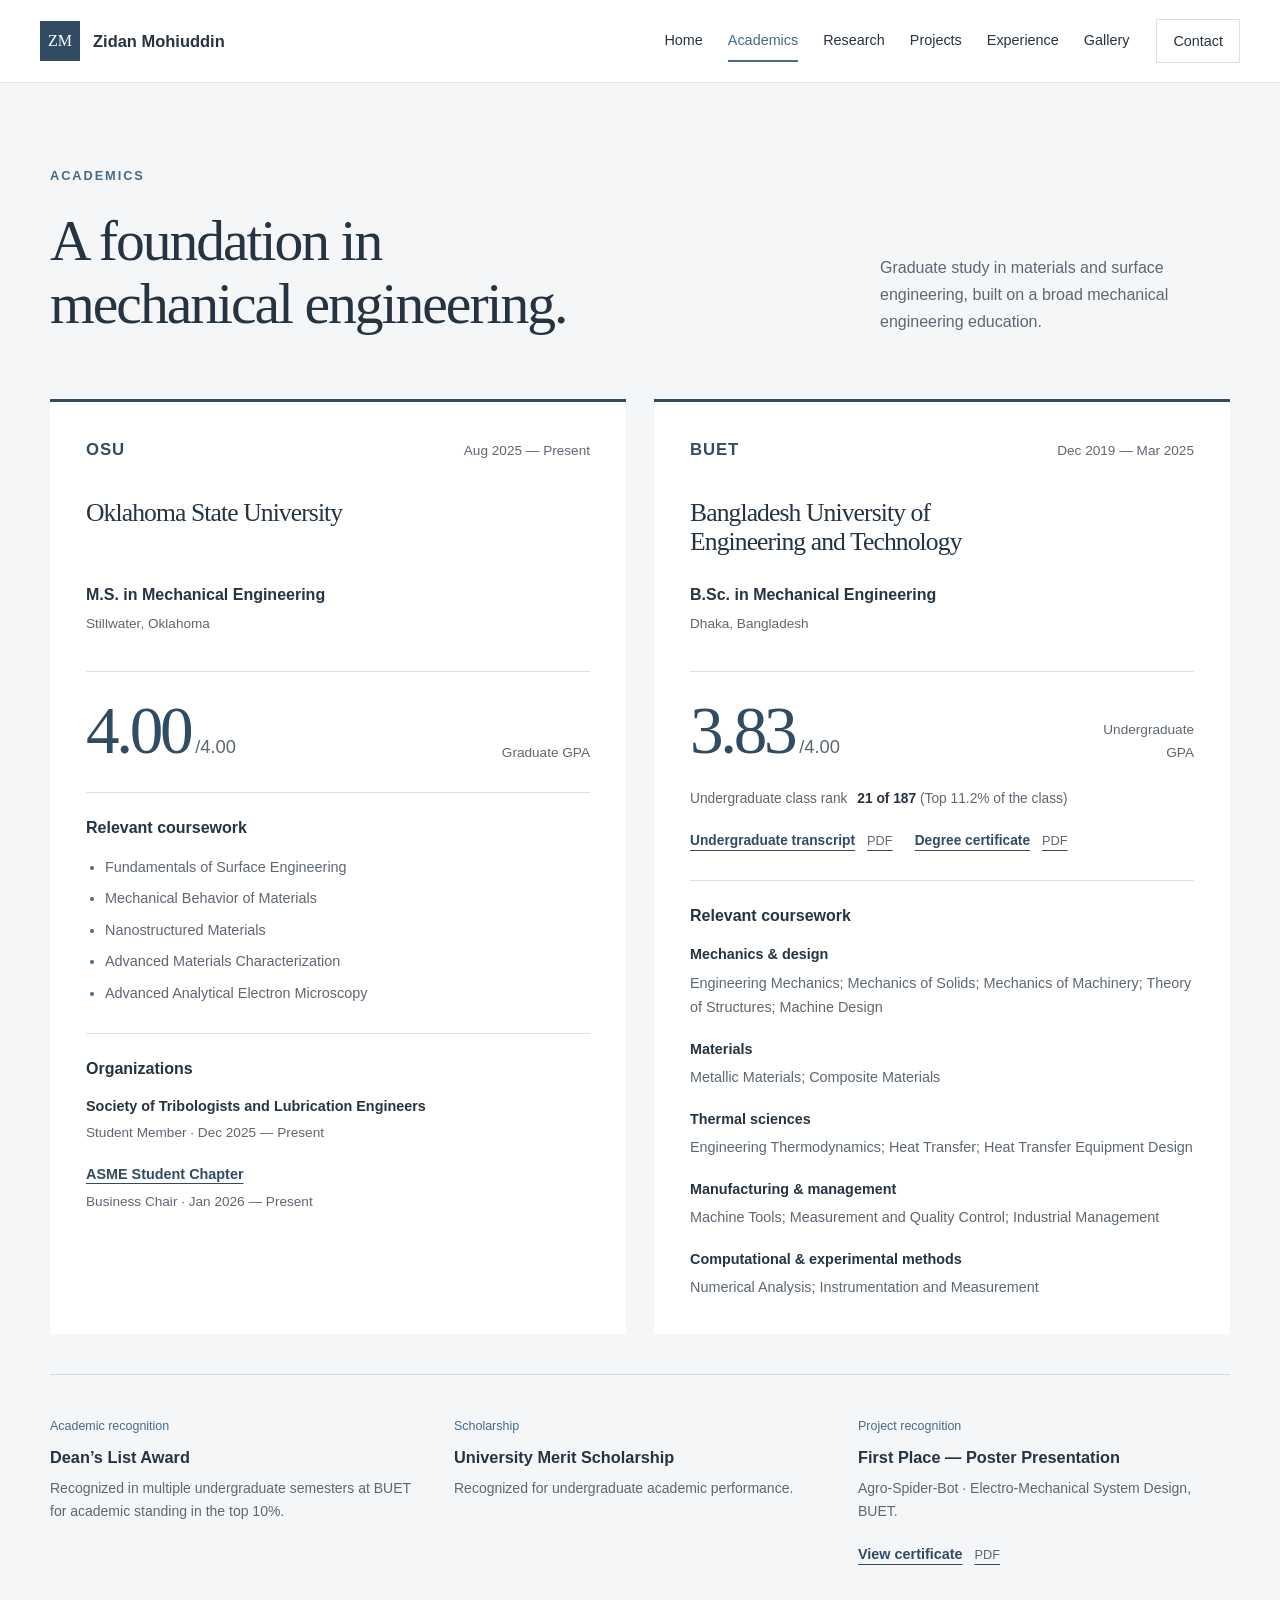
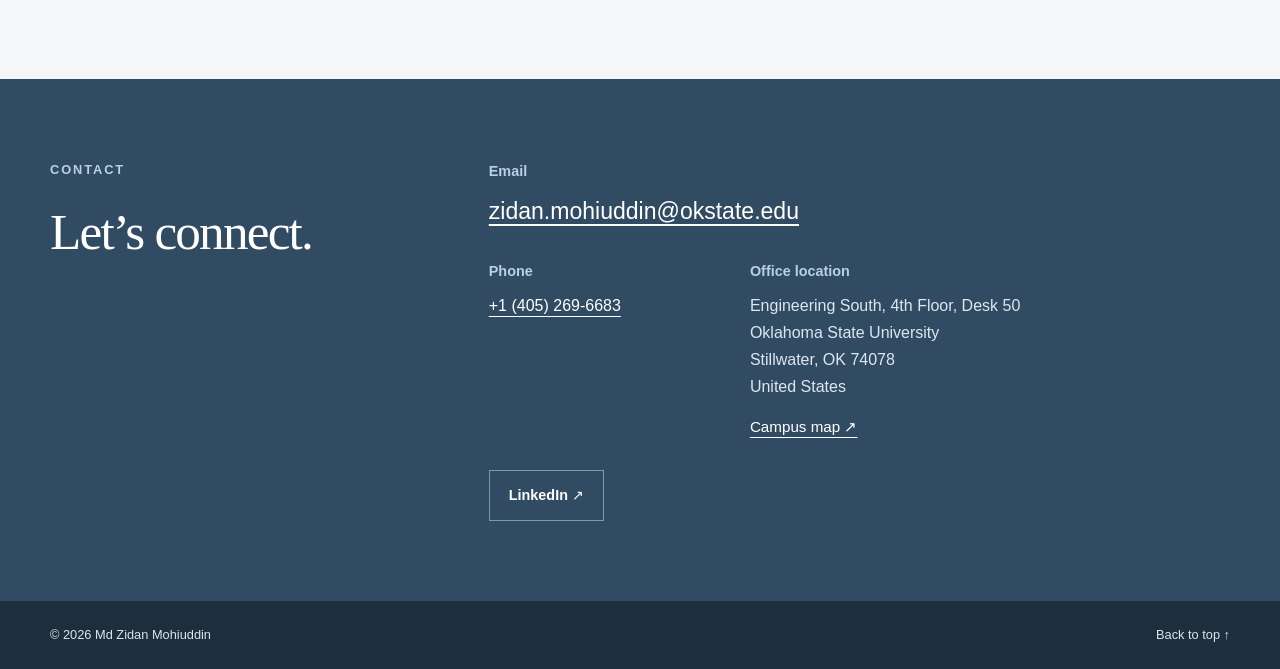
==== academics.html @ 9e0b3e7a "Add finished portfolio with final Contact edits" ====
<!doctype html>
<html lang="en">
<head>
  <meta charset="utf-8">
  <meta name="viewport" content="width=device-width, initial-scale=1">
  <meta name="description" content="Education, coursework, academic achievements, and professional organizations of Zidan Mohiuddin.">
  <meta name="theme-color" content="#314b63">
  <title>Academics | Md Zidan Mohiuddin</title>
  <link rel="icon" type="image/svg+xml" href="data:image/svg+xml,%3Csvg xmlns='http://www.w3.org/2000/svg' viewBox='0 0 64 64'%3E%3Crect width='64' height='64' rx='10' fill='%23314b63'/%3E%3Cpath d='M17 19h30L19 45h28' fill='none' stroke='%23fff' stroke-width='5'/%3E%3C/svg%3E">
  <link rel="stylesheet" href="styles.css">
  <script src="script.js" defer></script>
</head>
<body id="top">
  <a class="skip-link" href="#main">Skip to content</a>

  <header class="site-header">
    <div class="header-inner">
      <a class="wordmark" href="index.html" aria-label="Zidan Mohiuddin, home">
        <span class="monogram" aria-hidden="true">ZM</span>
        <span>Zidan Mohiuddin</span>
      </a>
      <button class="menu-toggle" type="button" aria-expanded="false" aria-controls="primary-nav" hidden>
        <span class="menu-icon" aria-hidden="true"></span><span>Menu</span>
      </button>
      <nav id="primary-nav" class="primary-nav" aria-label="Main navigation">
        <a href="index.html">Home</a>
        <a href="academics.html" aria-current="page">Academics</a>
        <a href="research.html">Research</a>
        <a href="projects.html">Projects</a>
        <a href="experience.html">Experience</a>
        <a href="gallery.html">Gallery</a>
        <a class="nav-contact" href="#contact">Contact</a>
      </nav>
    </div>
  </header>

  <main id="main">
    <section id="academics" class="section page-section academics-section" aria-labelledby="academics-title">
      <div class="container">
        <div class="section-heading">
          <div><p class="eyebrow">Academics</p><h1 id="academics-title" class="page-title">A foundation in<br>mechanical engineering.</h1></div>
          <p class="section-intro">Graduate study in materials and surface engineering, built on a broad mechanical engineering education.</p>
        </div>
        <div class="education-grid">
          <article class="education-card" id="graduate-study">
            <div class="education-top"><span class="institution-short">OSU</span><span class="date-label">Aug 2025 — Present</span></div>
            <h2>Oklahoma State University</h2>
            <p class="degree">M.S. in Mechanical Engineering</p>
            <p class="location">Stillwater, Oklahoma</p>
            <div class="academic-score"><strong>4.00<span>/4.00</span></strong><span>Graduate GPA</span></div>
            <section class="academic-block" aria-labelledby="graduate-courses-title">
              <h3 id="graduate-courses-title">Relevant coursework</h3>
              <ul class="course-list">
                <li>Fundamentals of Surface Engineering</li>
                <li>Mechanical Behavior of Materials</li>
                <li>Nanostructured Materials</li>
                <li>Advanced Materials Characterization</li>
                <li>Advanced Analytical Electron Microscopy</li>
              </ul>
            </section>
            <section class="academic-block" aria-labelledby="organizations-title">
              <h3 id="organizations-title">Organizations</h3>
              <ul class="affiliation-list">
                <li><strong>Society of Tribologists and Lubrication Engineers</strong><span>Student Member · Dec 2025 — Present</span></li>
                <li><a href="experience.html#asme-business-chair"><strong>ASME Student Chapter</strong><span>Business Chair · Jan 2026 — Present</span></a></li>
              </ul>
            </section>
          </article>
          <article class="education-card" id="undergraduate-study">
            <div class="education-top"><span class="institution-short">BUET</span><span class="date-label">Dec 2019 — Mar 2025</span></div>
            <h2>Bangladesh University of<br>Engineering and Technology</h2>
            <p class="degree">B.Sc. in Mechanical Engineering</p>
            <p class="location">Dhaka, Bangladesh</p>
            <div class="academic-score"><strong>3.83<span>/4.00</span></strong><span>Undergraduate GPA</span></div>
            <p class="class-rank">Undergraduate class rank <strong>21 of 187</strong> <span>(Top 11.2% of the class)</span></p>
            <div class="academic-documents" aria-label="Undergraduate academic documents">
              <a class="document-link" href="assets/BUET_Undergraduate_Transcript.pdf" target="_blank" rel="noopener">Undergraduate transcript <span>PDF</span></a>
              <a class="document-link" href="assets/BUET_Undergraduate_Certificate.pdf" target="_blank" rel="noopener">Degree certificate <span>PDF</span></a>
            </div>
            <section class="academic-block" aria-labelledby="undergraduate-courses-title">
              <h3 id="undergraduate-courses-title">Relevant coursework</h3>
              <dl class="course-groups">
                <div><dt>Mechanics &amp; design</dt><dd>Engineering Mechanics; Mechanics of Solids; Mechanics of Machinery; Theory of Structures; Machine Design</dd></div>
                <div><dt>Materials</dt><dd>Metallic Materials; Composite Materials</dd></div>
                <div><dt>Thermal sciences</dt><dd>Engineering Thermodynamics; Heat Transfer; Heat Transfer Equipment Design</dd></div>
                <div><dt>Manufacturing &amp; management</dt><dd>Machine Tools; Measurement and Quality Control; Industrial Management</dd></div>
                <div><dt>Computational &amp; experimental methods</dt><dd>Numerical Analysis; Instrumentation and Measurement</dd></div>
              </dl>
            </section>
          </article>
        </div>
        <div class="honors-row" aria-label="Honors and awards">
          <div><span class="honor-label">Academic recognition</span><h3>Dean’s List Award</h3><p>Recognized in multiple undergraduate semesters at BUET for academic standing in the top 10%.</p></div>
          <div><span class="honor-label">Scholarship</span><h3>University Merit Scholarship</h3><p>Recognized for undergraduate academic performance.</p></div>
          <div><span class="honor-label">Project recognition</span><h3>First Place — Poster Presentation</h3><p>Agro-Spider-Bot · Electro-Mechanical System Design, BUET.</p><a class="document-link" href="assets/Agro_Spider_Bot_Best_Poster_Award.pdf" target="_blank" rel="noopener">View certificate <span>PDF</span></a></div>
        </div>

      </div>
    </section>

    <section id="contact" class="section contact-section" aria-labelledby="contact-title">
      <div class="container contact-grid">
        <div><p class="eyebrow">Contact</p><h2 id="contact-title">Let’s connect.</h2></div>
        <div class="contact-links">
          <dl class="contact-details">
            <div class="contact-item contact-email">
              <dt>Email</dt>
              <dd><a class="email-link" href="mailto:zidan.mohiuddin@okstate.edu">zidan.mohiuddin@okstate.edu</a></dd>
            </div>
            <div class="contact-item">
              <dt>Phone</dt>
              <dd><a href="tel:+14052696683">+1 (405) 269-6683</a></dd>
            </div>
            <div class="contact-item">
              <dt>Office location</dt>
              <dd>
                <address>Engineering South, 4th Floor, Desk 50<br>
                  Oklahoma State University<br>
                  Stillwater, OK 74078<br>
                  United States</address>
                <a class="campus-map-link" href="https://map.okstate.edu/?id=1842" target="_blank" rel="noopener noreferrer">Campus map ↗</a>
              </dd>
            </div>
          </dl>
          <div class="contact-buttons"><a class="button button-outline-light" href="https://www.linkedin.com/in/zidan-mohiuddin/" target="_blank" rel="noopener noreferrer">LinkedIn ↗</a></div>
        </div>
      </div>
    </section>
  </main>

  <footer class="site-footer"><div class="container footer-inner"><p>© <span id="copyright-year">2026</span> Md Zidan Mohiuddin</p><a href="#top">Back to top ↑</a></div></footer>

  <dialog id="photo-dialog" class="photo-dialog" aria-label="Expanded photograph" aria-describedby="dialog-caption">
    <div class="dialog-toolbar"><p id="dialog-counter" aria-live="polite"></p><button class="dialog-close" type="button" aria-label="Close expanded photograph">Close <span aria-hidden="true">×</span></button></div>
    <div class="dialog-image-wrap"><img id="dialog-image" alt=""></div>
    <div class="dialog-bottom"><button class="dialog-prev" type="button" aria-label="Previous photograph">←</button><p id="dialog-caption" aria-live="polite"></p><button class="dialog-next" type="button" aria-label="Next photograph">→</button></div>
  </dialog>
</body>
</html>
---- styles.css ----
/* Slate blue complements the cover photograph’s sky and stonework. */
:root {
  --ink: #263340;
  --muted: #5d6772;
  --accent: #314b63;
  --accent-bright: #486a87;
  --warm-accent: #bb975c;
  --paper: #ffffff;
  --pale: #f4f6f8;
  --line: #dbe1e7;
  --serif: Georgia, "Times New Roman", serif;
  --sans: "Segoe UI", -apple-system, BlinkMacSystemFont, Arial, sans-serif;
  --content-width: 1180px;
  --header-height: 82px;
}
* { box-sizing: border-box; }
html { scroll-behavior: smooth; scroll-padding-top: calc(var(--header-height) + 20px); }
body { margin: 0; color: var(--ink); background: var(--paper); font-family: var(--sans); font-size: 1rem; line-height: 1.7; -webkit-font-smoothing: antialiased; }
body.dialog-open { overflow: hidden; }
img, video { display: block; width: 100%; max-width: 100%; height: auto; }
button, a { -webkit-tap-highlight-color: transparent; }
button { font: inherit; }
button, a { touch-action: manipulation; }
a { color: inherit; text-underline-offset: 5px; }
button { cursor: pointer; }
a:focus-visible, button:focus-visible, video:focus-visible, summary:focus-visible { outline: 3px solid #b17d36; outline-offset: 5px; }
[hidden] { display: none !important; }
figure, p, ul, h1, h2, h3 { margin: 0; }
p + p { margin-top: 1rem; }
h1, h2, h3 { font-weight: 400; line-height: 1.12; text-wrap: balance; }
h2 { font: 400 clamp(2.35rem, 4vw, 3.6rem)/1.12 var(--serif); letter-spacing: -.035em; }
h3 { font: 400 1.8rem/1.2 var(--serif); letter-spacing: -.02em; }
::selection { background: #dce6ef; color: #314b63; }
.container { width: min(var(--content-width), calc(100% - 100px)); margin: 0 auto; }
.section { padding: 112px 0; }
.page-section { padding-top: 82px; min-height: 60vh; }
.page-title { font: 400 clamp(2.5rem, 4.5vw, 4rem)/1.1 var(--serif); letter-spacing: -.035em; }
.eyebrow { color: var(--accent-bright); font-size: .8rem; font-weight: 650; letter-spacing: .15em; text-transform: uppercase; margin-bottom: 22px; }
.section-heading { display: grid; grid-template-columns: 1.3fr 1fr; align-items: end; gap: 80px; margin-bottom: 64px; }
.section-intro { max-width: 350px; justify-self: end; color: var(--muted); }
.skip-link { position: fixed; left: 16px; top: -100px; z-index: 100; background: var(--accent); color: white; padding: 10px 20px; }
.skip-link:focus { top: 10px; }

/* Header */
.site-header { position: sticky; top: 0; z-index: 30; background: rgba(255,255,255,.97); border-bottom: 1px solid #e4e9ee; }
.header-inner { min-height: var(--header-height); max-width: 1500px; margin: auto; padding: 0 40px; display: flex; align-items: center; justify-content: space-between; gap: 28px; }
.wordmark { display: flex; align-items: center; gap: 13px; text-decoration: none; white-space: nowrap; font-size: 1.03rem; font-weight: 600; }
.monogram { font-family: var(--serif); font-size: 1rem; font-weight: 400; color: white; background: var(--accent); width: 40px; height: 40px; display: grid; place-items: center; }
.primary-nav { display: flex; align-items: center; gap: 25px; }
.primary-nav a { font-size: .9rem; text-decoration: none; line-height: 1.4; padding: 10px 0; border-bottom: 2px solid transparent; }
.primary-nav a:hover, .primary-nav a[aria-current="page"] { color: var(--accent-bright); border-bottom-color: var(--accent-bright); }
.primary-nav .nav-contact { margin-left: 2px; border: 1px solid var(--line); padding: 11px 16px; }
.menu-toggle { display: none; align-items: center; gap: 9px; border: 1px solid var(--line); background: transparent; padding: 8px 11px; color: var(--ink); font-size: .9rem; }
.menu-icon, .menu-icon::before, .menu-icon::after { display: block; width: 17px; height: 1px; background: currentColor; position: relative; }
.menu-icon::before, .menu-icon::after { content: ""; position: absolute; left: 0; }
.menu-icon::before { top: -5px; }.menu-icon::after { top: 5px; }

/* The new photograph sits to the right so the name does not cover the face. */
.hero { position: relative; background: #253747; isolation: isolate; min-height: 560px; height: min(720px, 48vw); color: white; }
.hero-image { position: absolute; top: 0; bottom: 0; left: 28%; width: 72%; height: 100%; object-fit: cover; object-position: 50% 84%; z-index: -2; }
.hero-shade { position: absolute; inset: 0; z-index: -1; background: linear-gradient(90deg, #253747 0%, #253747 23%, rgba(37,55,71,.78) 40%, rgba(37,55,71,.08) 62%, rgba(37,55,71,0) 100%); }
.hero-content { position: relative; height: 100%; display: flex; flex-direction: column; justify-content: center; align-items: flex-start; padding: 34px 0 60px; margin-left: max(50px, calc((100vw - var(--content-width))/2)); max-width: 44%; }
.hero-eyebrow { color: #e8eef4; font-size: .76rem; letter-spacing: .12em; max-width: 390px; line-height: 1.6; }
.hero h1 { font: 400 clamp(3.5rem, 5.9vw, 6rem)/1.01 var(--serif); letter-spacing: -.045em; margin: 2px 0 24px; }
.title-period { color: #ddbd84; }
.hero-summary { font-size: clamp(1.1rem, 1.6vw, 1.35rem); line-height: 1.6; color: #f6f8fa; }
.hero-links { display: flex; align-items: center; gap: 25px; margin-top: 30px; flex-wrap: wrap; }
.button { display: inline-flex; align-items: center; justify-content: center; gap: 22px; min-height: 48px; padding: 12px 19px; font-size: .9rem; font-weight: 550; text-decoration: none; border: 1px solid transparent; transition: background .18s ease, color .18s ease; }
.button-light { color: var(--accent); background: white; }
.button-light:hover { background: #e7eef4; }
.hero-text-link { font-size: .9rem; color: white; }
.hero-scroll { position: absolute; right: 50px; bottom: 28px; display: flex; gap: 25px; align-items: center; font-size: .8rem; letter-spacing: .05em; text-decoration: none; }

/* Biography */
.about-grid { display: grid; grid-template-columns: 340px 1fr; align-items: center; gap: 95px; }
.portrait-wrap { align-self: center; width: 100%; }
.portrait-frame { position: relative; width: 100%; aspect-ratio: 1; border-radius: 50%; overflow: hidden; border: 5px solid white; box-shadow: 0 0 0 1px var(--line); background: var(--pale); }
/* This crop centers the face in photo1.jpg; the original file stays intact. */
.portrait-frame img { position: absolute; left: 50%; top: 50%; width: 150%; max-width: none; height: auto; transform: translate(-52%, -56%); }
.portrait-wrap figcaption { border-bottom: 1px solid var(--line); padding: 22px 0; display: grid; gap: 3px; text-align: center; }
.portrait-wrap figcaption span:first-child { font-size: .95rem; font-weight: 650; }
.portrait-wrap figcaption span:last-child { font-size: .85rem; color: var(--muted); }
.about-copy h2 { margin-bottom: 27px; font-size: clamp(2rem, 3vw, 2.85rem); }
.about-copy > p:not(.eyebrow) { color: var(--muted); }
.about-copy .lead { font-size: 1.12rem; color: var(--ink) !important; }
.inline-topics { display: flex; list-style: none; padding: 0; gap: 5px 18px; flex-wrap: wrap; margin: 23px 0; color: var(--accent); font-size: .86rem; font-weight: 600; }
.text-links { display: flex; flex-wrap: wrap; gap: 28px; margin-top: 28px; }
.text-links a, .text-link { color: var(--accent); font-size: .9rem; font-weight: 600; }
.text-links a span { margin-left: 10px; }
.academic-preview { margin-top: 29px; padding-top: 24px; border-top: 1px solid var(--line); }
.academic-highlights { display: grid; grid-template-columns: repeat(3, minmax(0, 1fr)); gap: 15px; margin: 0 0 18px; }
.academic-highlights div { display: flex; flex-direction: column; gap: 5px; }
.academic-highlights dt { color: var(--muted); font-size: .77rem; line-height: 1.4; min-height: 2.8em; }
.academic-highlights dd { font: 400 2rem/1.2 var(--serif); color: var(--accent); margin: 0; white-space: nowrap; }
.academic-highlights dd span { font: 400 .76rem var(--sans); color: var(--muted); margin-left: 4px; }

/* Academics */
.academics-section { background: var(--pale); }
.education-grid { display: grid; grid-template-columns: repeat(2, minmax(0, 1fr)); gap: 28px; }
.education-card { background: white; padding: 34px 36px; border-top: 3px solid var(--accent); }
.education-top { display: flex; align-items: center; justify-content: space-between; flex-wrap: wrap; gap: 12px; margin-bottom: 34px; }
.institution-short { font-size: 1.05rem; font-weight: 750; letter-spacing: .05em; color: var(--accent); }
.date-label { font-size: .85rem; color: var(--muted); }
.education-card h2 { min-height: 2.5em; font-size: 1.6rem; }
.degree { margin-top: 18px; font-size: 1rem; font-weight: 550; }
.location { font-size: .85rem; color: var(--muted); margin-top: 4px; }
.academic-score { display: flex; align-items: flex-end; justify-content: space-between; gap: 10px; margin-top: 36px; padding-top: 25px; border-top: 1px solid var(--line); }
.academic-score strong { font: 400 4.2rem/1 var(--serif); letter-spacing: -.05em; color: var(--accent); white-space: nowrap; }
.academic-score strong span { font: 400 1.15rem var(--sans); letter-spacing: normal; color: var(--muted); margin-left: 5px; }
.academic-score > span { font-size: .85rem; color: var(--muted); text-align: right; max-width: 105px; }
.coursework, .class-rank { font-size: .86rem; color: var(--muted); line-height: 1.6; margin-top: 24px; }
.class-rank strong { color: var(--ink); font-weight: 650; margin-left: 6px; }
.class-rank > span { display: inline-block; }
.honors-row { display: grid; grid-template-columns: repeat(3, minmax(0, 1fr)); gap: 32px; margin-top: 40px; padding-top: 36px; border-top: 1px solid #d4dde5; }
.honor-label { color: var(--accent-bright); font-size: .78rem; }
.honors-row h3 { font-family: var(--sans); font-size: 1.02rem; font-weight: 650; line-height: 1.4; letter-spacing: 0; margin: 8px 0; }
.honors-row p { font-size: .875rem; color: var(--muted); }
.thesis-card { display: grid; grid-template-columns: 1fr 1.2fr; gap: 55px; padding-top: 45px; margin-top: 48px; border-top: 1px solid var(--line); }
.thesis-card h2 { font-size: 2rem; margin-top: 13px; }
.thesis-card > div:last-child > p { color: var(--muted); }


/* Coursework and affiliations stay with the relevant degree. */
.academic-block { margin-top: 28px; padding-top: 24px; border-top: 1px solid var(--line); }
.academic-block h3 { font: 650 1rem/1.4 var(--sans); letter-spacing: 0; margin-bottom: 15px; }
.course-list { padding-left: 19px; color: var(--muted); font-size: .9rem; }
.course-list li + li { margin-top: 7px; }
.course-list li::marker { color: var(--accent-bright); }
.course-groups { margin: 0; font-size: .9rem; }
.course-groups > div + div { margin-top: 17px; }
.course-groups dt { font-weight: 600; color: var(--ink); }
.course-groups dd { margin: 4px 0 0; color: var(--muted); }
.academic-documents { display: flex; flex-wrap: wrap; gap: 9px 22px; margin-top: 18px; }
.academic-documents .document-link { margin-top: 0; font-size: .86rem; }
.affiliation-list { list-style: none; padding: 0; font-size: .9rem; }
.affiliation-list li + li { margin-top: 20px; }
.affiliation-list strong { display: block; font-weight: 600; line-height: 1.5; }
.affiliation-list span { display: block; color: var(--muted); font-size: .85rem; margin-top: 4px; }
.affiliation-list a { display: block; color: var(--accent); text-decoration: none; }
.affiliation-list a strong { text-decoration: underline; text-underline-offset: 4px; }
.affiliation-list a:hover strong { color: var(--accent-bright); }

/* Research and projects */
.feature-row { display: grid; grid-template-columns: 1.08fr 1fr; gap: 70px; align-items: center; padding: 44px 0; border-top: 1px solid var(--line); }
.feature-copy h2, .feature-copy h3 { font-size: clamp(1.8rem, 2.75vw, 2.5rem); margin: 12px 0 23px; }
.feature-copy > p:not(.item-category):not(.method-line):not(.supervisor):not(.project-subtitle) { color: var(--muted); }
.item-category { font-size: .78rem; letter-spacing: .035em; color: var(--accent-bright); font-weight: 600; }
.image-link { display: block; position: relative; }
.image-hint { position: absolute; bottom: 12px; right: 12px; color: var(--ink); background: rgba(255,255,255,.95); border: 1px solid var(--line); padding: 4px 10px; font-size: .75rem; opacity: 0; transition: opacity .18s; }
.image-link:hover .image-hint, .image-link:focus-visible .image-hint { opacity: 1; }
.single-media > .image-link { background: white; padding: 14px; border: 1px solid var(--line); }
.technical-media img { object-fit: contain; }
.single-media img { aspect-ratio: 4/3; }
figcaption { font-size: .82rem; line-height: 1.5; color: var(--muted); }
.single-media > figcaption, .video-figure > figcaption { padding-top: 13px; }
.research-video { aspect-ratio: 16/9; border: 1px solid var(--line); background: white; }
.study-facts { border-top: 1px solid var(--line); padding-top: 19px; margin: 22px 0 18px; }
.study-facts div { display: grid; grid-template-columns: 78px 1fr; gap: 12px; margin: 8px 0; font-size: .86rem; }
.study-facts dt { font-weight: 650; color: var(--ink); }
.study-facts dd { margin: 0; color: var(--muted); }
.supervisor { font-size: .82rem; color: var(--muted); }
.additional-studies { display: grid; grid-template-columns: repeat(2, minmax(0, 1fr)); gap: 50px; padding-top: 42px; margin-top: 8px; border-top: 1px solid var(--line); }
.additional-studies h3 { font-size: 1.55rem; margin: 12px 0 17px; }
.additional-studies article > p:not(.item-category):not(.method-line) { color: var(--muted); }
.method-line { font-size: .82rem; color: var(--accent); margin-top: 21px; line-height: 1.7; }
.projects-section { background: #f6f8fa; }
.project-subtitle { font-size: 1.05rem; color: var(--accent); margin: -10px 0 18px; }
.project-results { padding-left: 19px; margin-top: 21px; font-size: .9rem; color: var(--muted); }
.project-results li + li { margin-top: 8px; }
.project-results li::marker { color: var(--accent-bright); }
.media-gallery { position: relative; background: white; border: 1px solid var(--line); }
.media-slide { margin: 0; }
.media-slide > .image-link { height: 380px; overflow: hidden; background: white; }
.media-slide img { width: 100%; height: 100%; }
.media-slide.technical-media img { padding: 15px; }
.media-slide.photo-media img { object-fit: cover; object-position: center 42%; }
.media-slide > figcaption { padding: 15px 110px 15px 17px; min-height: 54px; border-top: 1px solid var(--line); }
.carousel-controls { display: flex; align-items: center; gap: 8px; position: absolute; right: 10px; bottom: 9px; background: white; }
.carousel-controls button { background: white; color: var(--accent); border: 1px solid var(--line); width: 34px; height: 34px; line-height: 1; font-size: 1rem; }
.carousel-controls button:hover { background: var(--pale); }
.slide-count { font-size: .76rem; color: var(--muted); min-width: 31px; text-align: center; }
.research-gallery .media-slide > .image-link { height: 360px; }
.research-gallery .media-slide.technical-media img { padding: 8px; }
.research-area .feature-visual, .research-area .feature-copy { min-width: 0; }
.video-panel { display: grid; grid-template-columns: .8fr 1.2fr; gap: 45px; align-items: center; background: var(--pale); padding: 32px; }
.video-panel h3 { font-size: 1.7rem; margin: 12px 0 18px; }
.video-panel-copy > p:last-child { color: var(--muted); font-size: .92rem; }
.solar-project { display: grid; grid-template-columns: 1fr 1.15fr; gap: 60px; border-top: 1px solid var(--line); padding-top: 36px; margin-top: 10px; }
.solar-project h2 { font-size: 1.7rem; margin-top: 12px; }
.solar-project > div:last-child > p:first-child { color: var(--muted); }

/* Research methods, supporting documents, and thesis slides. */
.research-group-heading { border-top: 1px solid var(--line); padding-top: 44px; margin-top: 48px; }
.research-group-heading h2 { font-size: clamp(2rem, 3vw, 2.7rem); margin: 12px 0 22px; }
.research-group-heading > p:not(.item-category) { max-width: 780px; color: var(--muted); }
.research-group-heading .supervisor { margin-top: 15px; }
.study-row { display: grid; grid-template-columns: 1.08fr 1fr; gap: 28px 70px; align-items: start; padding: 38px 0; border-bottom: 1px solid var(--line); }
.study-row > div { min-width: 0; }
.study-copy h3 { font-size: clamp(1.7rem, 2.5vw, 2.2rem); margin: 12px 0 22px; }
.study-copy > p:not(.item-category):not(.method-line) { color: var(--muted); }
.afm-area > .video-panel { margin-top: 32px; }
.tribofilm-panel { grid-template-columns: minmax(0, 1fr) minmax(0, 340px); gap: 55px; padding: 36px 45px; }
.tribofilm-panel .video-panel-copy { max-width: 520px; }
.tribofilm-panel .video-panel-copy > p:not(.item-category) { color: var(--muted); font-size: 1rem; }
.tribofilm-video { width: 100%; height: auto; aspect-ratio: 1088/1456; object-fit: contain; background: #263340; }
.tribofilm-figure { width: min(100%, 340px); justify-self: center; }
.method-details { grid-column: 1 / -1; background: var(--pale); border: 1px solid var(--line); }
.method-details summary { cursor: pointer; padding: 17px 22px; font-size: .94rem; font-weight: 600; color: var(--accent); }
.method-details[open] summary { border-bottom: 1px solid var(--line); }
.method-details-body { max-width: 880px; padding: 2px 24px 24px; }
.method-details h4 { margin: 23px 0 8px; font-size: .94rem; line-height: 1.4; }
.method-details-body p { font-size: .94rem; color: var(--muted); }
.document-link { display: inline-flex; flex-wrap: wrap; align-items: baseline; gap: 8px 12px; margin-top: 18px; font-size: .9rem; font-weight: 600; color: var(--accent); }
.document-link > span { color: var(--muted); font-size: .8rem; font-weight: 400; }
.document-card { display: grid; grid-template-columns: 84px minmax(0, 1fr); align-items: center; gap: 20px; margin-top: 24px; padding: 17px; border: 1px solid var(--line); background: white; text-decoration: none; }
.document-card:hover { border-color: var(--accent-bright); }
.document-card > img { width: 84px; height: 96px; object-fit: contain; }
.document-card-copy { display: grid; gap: 5px; font-size: .875rem; line-height: 1.5; color: var(--muted); }
.document-card-copy strong { font-size: 1rem; font-weight: 600; color: var(--ink); }
.document-card-action { color: var(--accent); text-decoration: underline; text-underline-offset: 4px; margin-top: 6px; }
.thesis-media { grid-column: 1 / -1; min-width: 0; }
.thesis-gallery .media-slide > .image-link { height: clamp(240px, 46vw, 540px); }


.research-overview { margin-top: 22px; }
.research-overview .method-details-body { padding-top: 19px; }
.shared-procedures { margin-top: 30px; }
.afm-method-panel { margin-top: 30px; padding: 32px; background: var(--pale); }
.afm-method-heading { max-width: 760px; margin-bottom: 24px; }
.afm-method-heading h3 { font-size: 1.7rem; margin: 12px 0 15px; }
.afm-method-heading > p:last-child { color: var(--muted); font-size: .92rem; }
.afm-method-media { display: grid; grid-template-columns: repeat(2, minmax(0, 1fr)); gap: 28px; align-items: start; }
.afm-method-media > figure { min-width: 0; }
.afm-method-media .single-media > .image-link { padding: 0; }
.afm-method-media .single-media img, .afm-method-media .research-video { aspect-ratio: 3/2; object-fit: contain; background: white; }
.research-thesis > div:nth-child(2) > p:not(.method-line) { color: var(--muted); }

/* A tall, uncropped frame keeps the finished copper prototype readable. */
.thermo-gallery { width: min(100%, 380px); margin-inline: auto; }
.thermo-gallery .media-slide > .image-link { position: relative; height: auto; aspect-ratio: 9/16; }
.thermo-gallery .media-slide img { position: absolute; inset: 0; width: 100%; height: 100%; object-fit: contain; padding: 12px; }
.thermo-gallery .prototype-photo img { padding: 0; }
.thermo-gallery .prototype-photo .image-hint { opacity: 1; }
.solar-project .project-subtitle { margin: 0 0 18px; }
.solar-project > div:last-child > p:not(.method-line):not(.project-subtitle) { color: var(--muted); }
.research-group-heading .study-facts { max-width: 840px; }

/* Experience: role details and contributions, followed by a full-width skills section. */
.experience-intro { display: flex; align-items: flex-end; justify-content: space-between; gap: 28px; margin-bottom: 36px; }
.experience-intro > div { max-width: 850px; min-width: 0; }
.experience-intro .eyebrow { margin-bottom: 16px; }
.experience-intro .page-title { font-size: clamp(2.5rem, 4.2vw, 3.6rem); }
.experience-intro-copy { color: var(--muted); margin-top: 18px; max-width: 680px; }
.experience-intro > .text-link { flex-shrink: 0; margin-bottom: 3px; }
.experience-list { border-top: 1px solid var(--line); }
.experience-item { display: grid; grid-template-columns: .85fr 1.15fr; gap: 60px; padding: 32px 0; border-bottom: 1px solid var(--line); }
.experience-item > div { min-width: 0; }
.experience-role h2 { font-size: clamp(1.5rem, 2.2vw, 1.9rem); line-height: 1.2; }
.experience-position { margin-top: 13px; color: var(--ink); font-size: .96rem; line-height: 1.5; font-weight: 600; }
.experience-role .organization { margin-top: 8px; font-size: .9rem; line-height: 1.6; color: var(--muted); }
.experience-dates { margin-top: 12px; color: var(--accent); font-size: .83rem; }
.experience-contributions ul { padding-left: 20px; font-size: .95rem; line-height: 1.75; color: var(--muted); }
.experience-contributions li + li { margin-top: 10px; }
.experience-contributions li::marker { color: var(--accent-bright); }
.experience-contributions strong, .project-results strong { color: var(--ink); font-weight: 600; }
.experience-context { font-size: .84rem; line-height: 1.7; color: var(--muted); margin-top: 15px; }
.experience-contributions > .document-link { font-size: .87rem; margin-top: 16px; }
.technical-skills { padding-top: 52px; }
.technical-skills > h2 { font-size: clamp(2rem, 3.3vw, 2.8rem); margin-bottom: 28px; }
.skills-grid { display: grid; grid-template-columns: repeat(2, minmax(0, 1fr)); gap: 0 52px; }
.skill-group { border-top: 1px solid var(--line); padding: 25px 0 28px; }
.skill-group h3 { font: 600 1rem/1.5 var(--sans); letter-spacing: 0; margin-bottom: 12px; }
.skill-group p { color: var(--muted); font-size: .92rem; line-height: 1.85; }
.skill-links { display: flex; flex-wrap: wrap; gap: 6px 22px; margin-top: 14px; }
.skill-links a { color: var(--accent); font-size: .85rem; font-weight: 550; }

/* An uncropped, masonry-style photographic gallery. */
.gallery-section { background: var(--pale); }
.photo-grid { columns: 3; column-gap: 26px; }
.gallery-card { break-inside: avoid; margin-bottom: 28px; display: inline-block; width: 100%; background: white; }
.gallery-card img { width: 100%; height: auto; }
.gallery-card figcaption { display: grid; gap: 4px; padding: 16px 18px 19px; }
.gallery-card figcaption strong { font-weight: 550; font-size: .96rem; color: var(--ink); }
.gallery-card figcaption span { font-size: .82rem; }

/* Contact and footer */
.contact-section { background: var(--accent); color: white; padding: 80px 0; }
.contact-section .eyebrow { color: #b9d1e4; }
.contact-section h2 { margin-bottom: 18px; }
.contact-section p:not(.eyebrow) { color: #dde7ef; max-width: 350px; }
.contact-grid { display: grid; grid-template-columns: minmax(0, .85fr) minmax(0, 1.6fr); align-items: start; gap: 45px; }
.contact-links { width: 100%; min-width: 0; }
.contact-details { display: grid; grid-template-columns: minmax(0, .65fr) minmax(0, 1.35fr); gap: 28px 30px; margin: 0; }
.contact-item { min-width: 0; }
.contact-email { grid-column: 1 / -1; }
.contact-item dt { margin-bottom: 8px; color: #b9d1e4; font-size: .9rem; font-weight: 650; }
.contact-item dd { margin: 0; font-size: 1rem; }
.contact-item address { font-style: normal; line-height: 1.7; color: #dde7ef; }
.campus-map-link { display: inline-block; margin-top: 14px; font-size: .95rem; }
.email-link { font-size: clamp(1.1rem, 1.8vw, 1.45rem); font-weight: 400; overflow-wrap: anywhere; }
.email-link span { margin-left: 8px; }
.contact-buttons { display: flex; flex-wrap: wrap; gap: 15px; margin-top: 30px; }
.button-outline-light { color: white; border-color: #8197aa; background: transparent; }
.button-outline-light:hover { background: #405e78; }
.site-footer { background: #1d2e3d; color: #dce5ed; font-size: .8rem; }
.footer-inner { display: flex; justify-content: space-between; flex-wrap: wrap; gap: 20px; padding-top: 23px; padding-bottom: 23px; }
.footer-inner a { text-decoration: none; }

/* Keyboard-accessible image viewer. All images remain ordinary links without JS. */
.photo-dialog { width: min(1200px, calc(100vw - 48px)); max-width: none; height: min(900px, calc(100dvh - 48px)); max-height: none; padding: 0; border: 0; color: white; background: #1d2c3a; margin: auto; }
.photo-dialog[open] { display: flex; flex-direction: column; }
.photo-dialog::backdrop { background: rgba(12,21,30,.88); }
.dialog-toolbar { min-height: 64px; padding: 14px 24px; display: flex; align-items: center; justify-content: space-between; gap: 20px; }
.dialog-toolbar p { font-size: .875rem; color: #c8d6e2; }
.dialog-close { display: inline-flex; align-items: center; gap: 16px; background: transparent; border: 1px solid #758da2; color: white; padding: 7px 13px; font-size: .9rem; }
.dialog-close span { font-size: 1.3rem; line-height: 1; }
.dialog-image-wrap { flex: 1; min-height: 0; padding: 0 24px; display: flex; align-items: center; justify-content: center; }
.dialog-image-wrap img { height: 100%; width: 100%; object-fit: contain; }
.dialog-bottom { display: grid; grid-template-columns: 44px minmax(0, 1fr) 44px; align-items: center; gap: 20px; padding: 18px 24px; min-height: 84px; }
.dialog-bottom p { font-size: .9rem; color: #e4ecf3; text-align: center; margin: 0; }
.dialog-bottom button { height: 44px; background: transparent; border: 1px solid #758da2; color: white; font-size: 1.2rem; }
.dialog-bottom button:disabled { visibility: hidden; }

@media (max-width: 1180px) {
  .header-inner { padding: 0 26px; gap: 18px; }
  .primary-nav { gap: 17px; }
  .wordmark { font-size: .95rem; gap: 9px; }
  .container { width: calc(100% - 80px); }
  .hero-content { margin-left: 40px; }
  .about-grid { grid-template-columns: 300px minmax(0,1fr); gap: 60px; }
  .feature-row { gap: 45px; }
  .academic-score strong { font-size: 3.6rem; }
}
@media (max-width: 980px) {
  :root { --header-height: 72px; }
  .header-inner { flex-wrap: wrap; gap: 0; padding: 0 26px; }
  .wordmark { min-height: 72px; }
  .js .menu-toggle { display: inline-flex; }
  .primary-nav { width: 100%; flex-wrap: wrap; padding: 15px 0 20px; }
  .js .primary-nav { display: none; }
  .js .primary-nav.is-open { display: flex; }
  .primary-nav a { padding: 10px; }
  .hero { min-height: 530px; height: 62vw; }
  .hero-content { max-width: 46%; }
  .hero h1 { font-size: 3.6rem; }
  .hero-links { gap: 17px; }
  .hero-eyebrow { font-size: .72rem; max-width: 280px; }
  .section { padding: 85px 0; }
  .section-heading { gap: 45px; margin-bottom: 48px; }
  .about-grid { gap: 40px; grid-template-columns: 250px minmax(0,1fr); }
  .desktop-break { display: none; }
  .about-copy h2 { font-size: 2.2rem; }
  .academic-highlights { gap: 10px; }
  .academic-highlights dd { font-size: 1.8rem; }
  .academic-highlights dd span { display: block; margin-left: 0; margin-top: 4px; }
  .education-card { padding: 28px; }
  .education-card h2 { font-size: 1.4rem; min-height: 3.6em; }
  .academic-score { align-items: flex-start; flex-direction: column; gap: 13px; }
  .academic-score > span { max-width: none; text-align: left; }
  .feature-row { grid-template-columns: 1fr 1fr; gap: 35px; }
  .media-slide > .image-link { height: 330px; }
  .research-gallery .media-slide > .image-link { height: 310px; }
  .video-panel { gap: 28px; padding: 25px; }
  .study-row { column-gap: 35px; }
  .tribofilm-panel { grid-template-columns: minmax(0, 1fr) minmax(0, 280px); }
  .experience-item { column-gap: 32px; }
  .skills-grid { column-gap: 32px; }
  .photo-grid { columns: 2; }
  .contact-grid { grid-template-columns: 1fr; gap: 32px; }
  .contact-links { justify-self: start; }
}
@media (max-width: 700px) {
  .container { width: calc(100% - 42px); }
  .section { padding: 66px 0; }
  .header-inner { padding: 0 21px; }
  .primary-nav { gap: 7px 10px; }
  .primary-nav a { min-width: 25%; }
  .primary-nav .nav-contact { margin-left: 0; }
  .hero { height: auto; min-height: 0; display: flex; flex-direction: column; }
  .hero-image { position: relative; inset: auto; width: 100%; height: auto; aspect-ratio: 4/3; object-fit: contain; z-index: 0; }
  .hero-shade { display: none; }
  .hero-content { margin: 0; max-width: none; padding: 31px 25px 38px; height: auto; }
  .hero-eyebrow { max-width: none; font-size: .71rem; margin-bottom: 16px; }
  .hero h1 { font-size: clamp(2.9rem, 10.5vw, 4.5rem); margin-bottom: 17px; }
  .hero-summary { font-size: 1.05rem; }
  .hero-summary br { display: none; }
  .hero-links { margin-top: 24px; gap: 20px; }
  .hero-scroll { display: none; }
  h2 { font-size: 2.4rem; }
  .eyebrow { margin-bottom: 17px; }
  .section-heading { display: block; margin-bottom: 35px; }
  .section-intro { max-width: none; margin-top: 22px; }
  .about-grid { grid-template-columns: 1fr; gap: 35px; }
  .portrait-wrap { max-width: 290px; margin: 0 auto; }
  .about-copy h2 { font-size: 2.25rem; }
  .education-grid { grid-template-columns: 1fr; gap: 20px; }
  .education-card { padding: 26px; }
  .education-card h2 { font-size: 1.5rem; min-height: 0; }
  .education-top { margin-bottom: 24px; }
  .academic-score { flex-direction: row; align-items: flex-end; margin-top: 28px; }
  .academic-score > span { max-width: 95px; text-align: right; }
  .honors-row { grid-template-columns: 1fr; gap: 22px; margin-top: 28px; padding-top: 28px; }
  .honors-row > div + div { padding-top: 20px; border-top: 1px solid var(--line); }
  .thesis-card { grid-template-columns: 1fr; gap: 24px; margin-top: 34px; padding-top: 32px; }
  .feature-row { grid-template-columns: 1fr; gap: 28px; padding: 32px 0 40px; }
  .feature-copy h2, .feature-copy h3 { font-size: 2rem; }
  .feature-copy h2 br, .feature-copy h3 br { display: none; }
  .additional-studies { grid-template-columns: 1fr; gap: 32px; padding-top: 32px; }
  .additional-studies article + article { padding-top: 30px; border-top: 1px solid var(--line); }
  .media-slide > .image-link { height: 350px; }
  .research-gallery .media-slide > .image-link { height: 330px; }
  .video-panel { grid-template-columns: 1fr; gap: 26px; padding: 22px; }
  .study-row { grid-template-columns: 1fr; gap: 25px; padding: 30px 0; }
  .study-copy h3 br, .research-group-heading h2 br { display: none; }
  .research-group-heading { padding-top: 32px; margin-top: 35px; }
  .tribofilm-panel { grid-template-columns: 1fr; }
  .afm-method-panel { padding: 22px; }
  .afm-method-media { grid-template-columns: 1fr; gap: 26px; }
  .method-details-body { padding: 0 18px 20px; }
  .method-details summary { padding: 15px 18px; }
  .document-card { gap: 14px; padding: 14px; }
  .solar-project { grid-template-columns: 1fr; gap: 23px; padding-top: 30px; }
  .experience-intro { display: block; margin-bottom: 28px; }
  .experience-intro > .text-link { display: inline-block; margin-top: 18px; }
  .experience-item { grid-template-columns: 1fr; gap: 20px; padding: 28px 0; }
  .experience-role h2 { font-size: 1.65rem; }
  .technical-skills { padding-top: 38px; }
  .skills-grid { grid-template-columns: 1fr; }
  .photo-grid { columns: 2; column-gap: 16px; }
  .gallery-card { margin-bottom: 18px; }
  .gallery-card figcaption { padding: 12px; }
  .gallery-card figcaption strong { font-size: .86rem; }
  .gallery-card figcaption span { font-size: .78rem; }
  .contact-details { grid-template-columns: minmax(0, 1fr); gap: 25px; }
  .email-link { font-size: 1.12rem; }
  .photo-dialog { width: calc(100vw - 20px); height: calc(100dvh - 28px); }
  .dialog-toolbar { padding: 12px; }
  .dialog-image-wrap { padding: 0 10px; }
  .dialog-bottom { padding: 15px 12px; grid-template-columns: 40px minmax(0,1fr) 40px; gap: 12px; }
  .dialog-bottom p { font-size: .8rem; }
}
@media (max-width: 400px) {
  .wordmark { font-size: .85rem; }
  .monogram { width: 34px; height: 34px; font-size: .9rem; }
  .academic-score strong { font-size: 3rem; }
  .academic-score strong span { font-size: 1rem; }
  .academic-score > span { font-size: .78rem; max-width: 90px; }
  .photo-grid { columns: 1; }
  .media-slide > .image-link { height: 300px; }
  .research-gallery .media-slide > .image-link { height: 280px; }
  .hero-links { align-items: flex-start; flex-direction: column; }
}
@media (prefers-reduced-motion: reduce) {
  html { scroll-behavior: auto; }
  *, *::before, *::after { transition-duration: .01ms !important; animation-duration: .01ms !important; animation-iteration-count: 1 !important; }
}
@media print {
  .site-header, .hero-links, .hero-scroll, .menu-toggle, .carousel-controls, .image-hint, .photo-dialog { display: none !important; }
  .section { padding: 30px 0; break-inside: avoid; }
  .container { width: 100%; }
  .hero { height: 320px; min-height: 0; }
  .hero h1 { font-size: 3rem; }
  .hero-content { margin-left: 30px; }
}
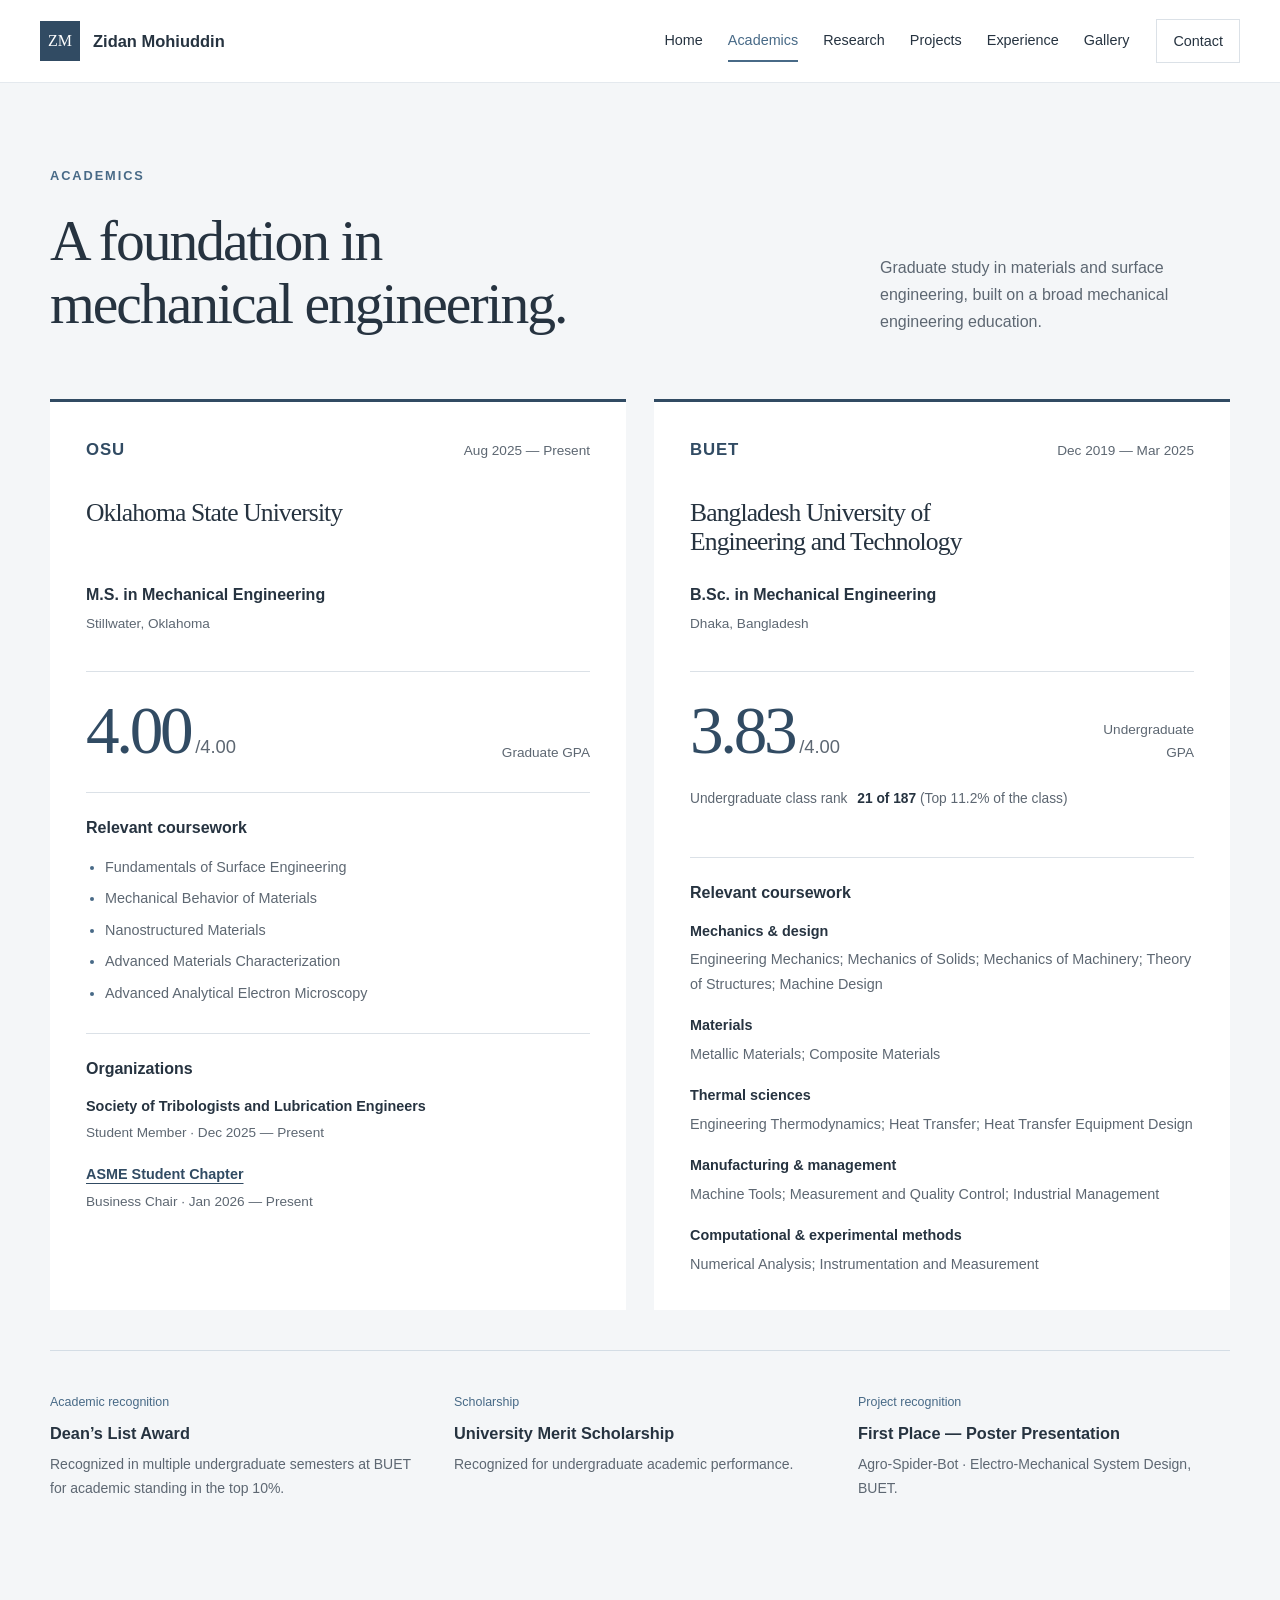
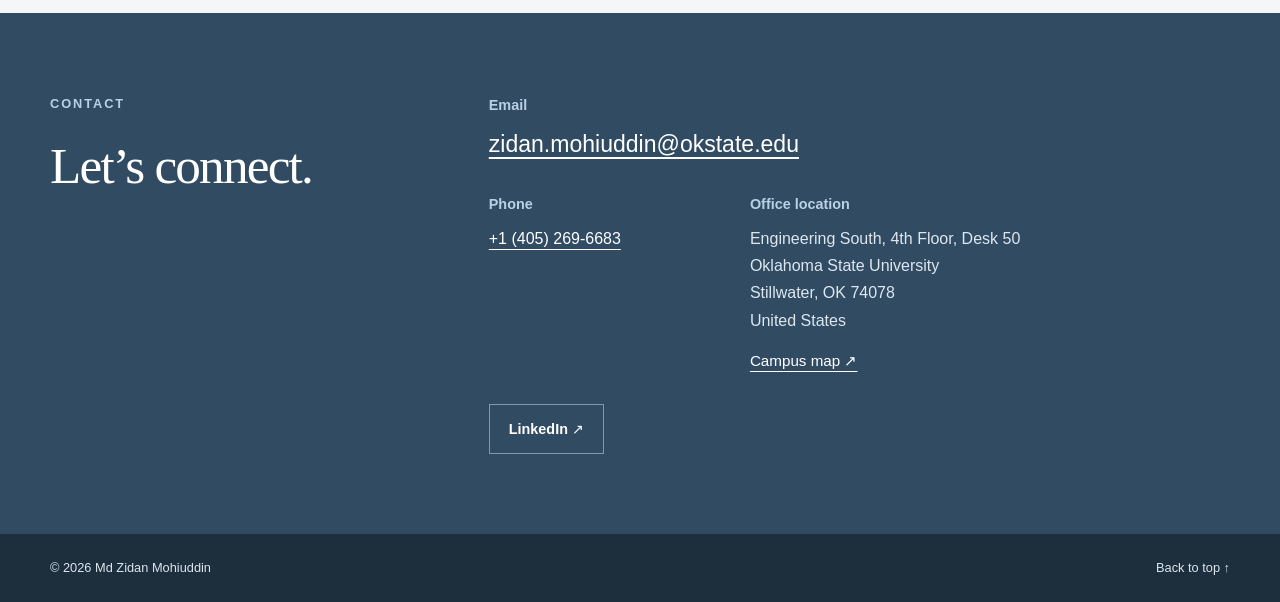
==== commit 829b7649: "Prepare public launch without document downloads pending approval" ====
--- a/academics.html
+++ b/academics.html
@@ -74,8 +74,8 @@
             <div class="academic-score"><strong>3.83<span>/4.00</span></strong><span>Undergraduate GPA</span></div>
             <p class="class-rank">Undergraduate class rank <strong>21 of 187</strong> <span>(Top 11.2% of the class)</span></p>
             <div class="academic-documents" aria-label="Undergraduate academic documents">
-              <a class="document-link" href="assets/BUET_Undergraduate_Transcript.pdf" target="_blank" rel="noopener">Undergraduate transcript <span>PDF</span></a>
-              <a class="document-link" href="assets/BUET_Undergraduate_Certificate.pdf" target="_blank" rel="noopener">Degree certificate <span>PDF</span></a>
+              
+              
             </div>
             <section class="academic-block" aria-labelledby="undergraduate-courses-title">
               <h3 id="undergraduate-courses-title">Relevant coursework</h3>
@@ -92,7 +92,7 @@
         <div class="honors-row" aria-label="Honors and awards">
           <div><span class="honor-label">Academic recognition</span><h3>Dean’s List Award</h3><p>Recognized in multiple undergraduate semesters at BUET for academic standing in the top 10%.</p></div>
           <div><span class="honor-label">Scholarship</span><h3>University Merit Scholarship</h3><p>Recognized for undergraduate academic performance.</p></div>
-          <div><span class="honor-label">Project recognition</span><h3>First Place — Poster Presentation</h3><p>Agro-Spider-Bot · Electro-Mechanical System Design, BUET.</p><a class="document-link" href="assets/Agro_Spider_Bot_Best_Poster_Award.pdf" target="_blank" rel="noopener">View certificate <span>PDF</span></a></div>
+          <div><span class="honor-label">Project recognition</span><h3>First Place — Poster Presentation</h3><p>Agro-Spider-Bot · Electro-Mechanical System Design, BUET.</p></div>
         </div>
 
       </div>
